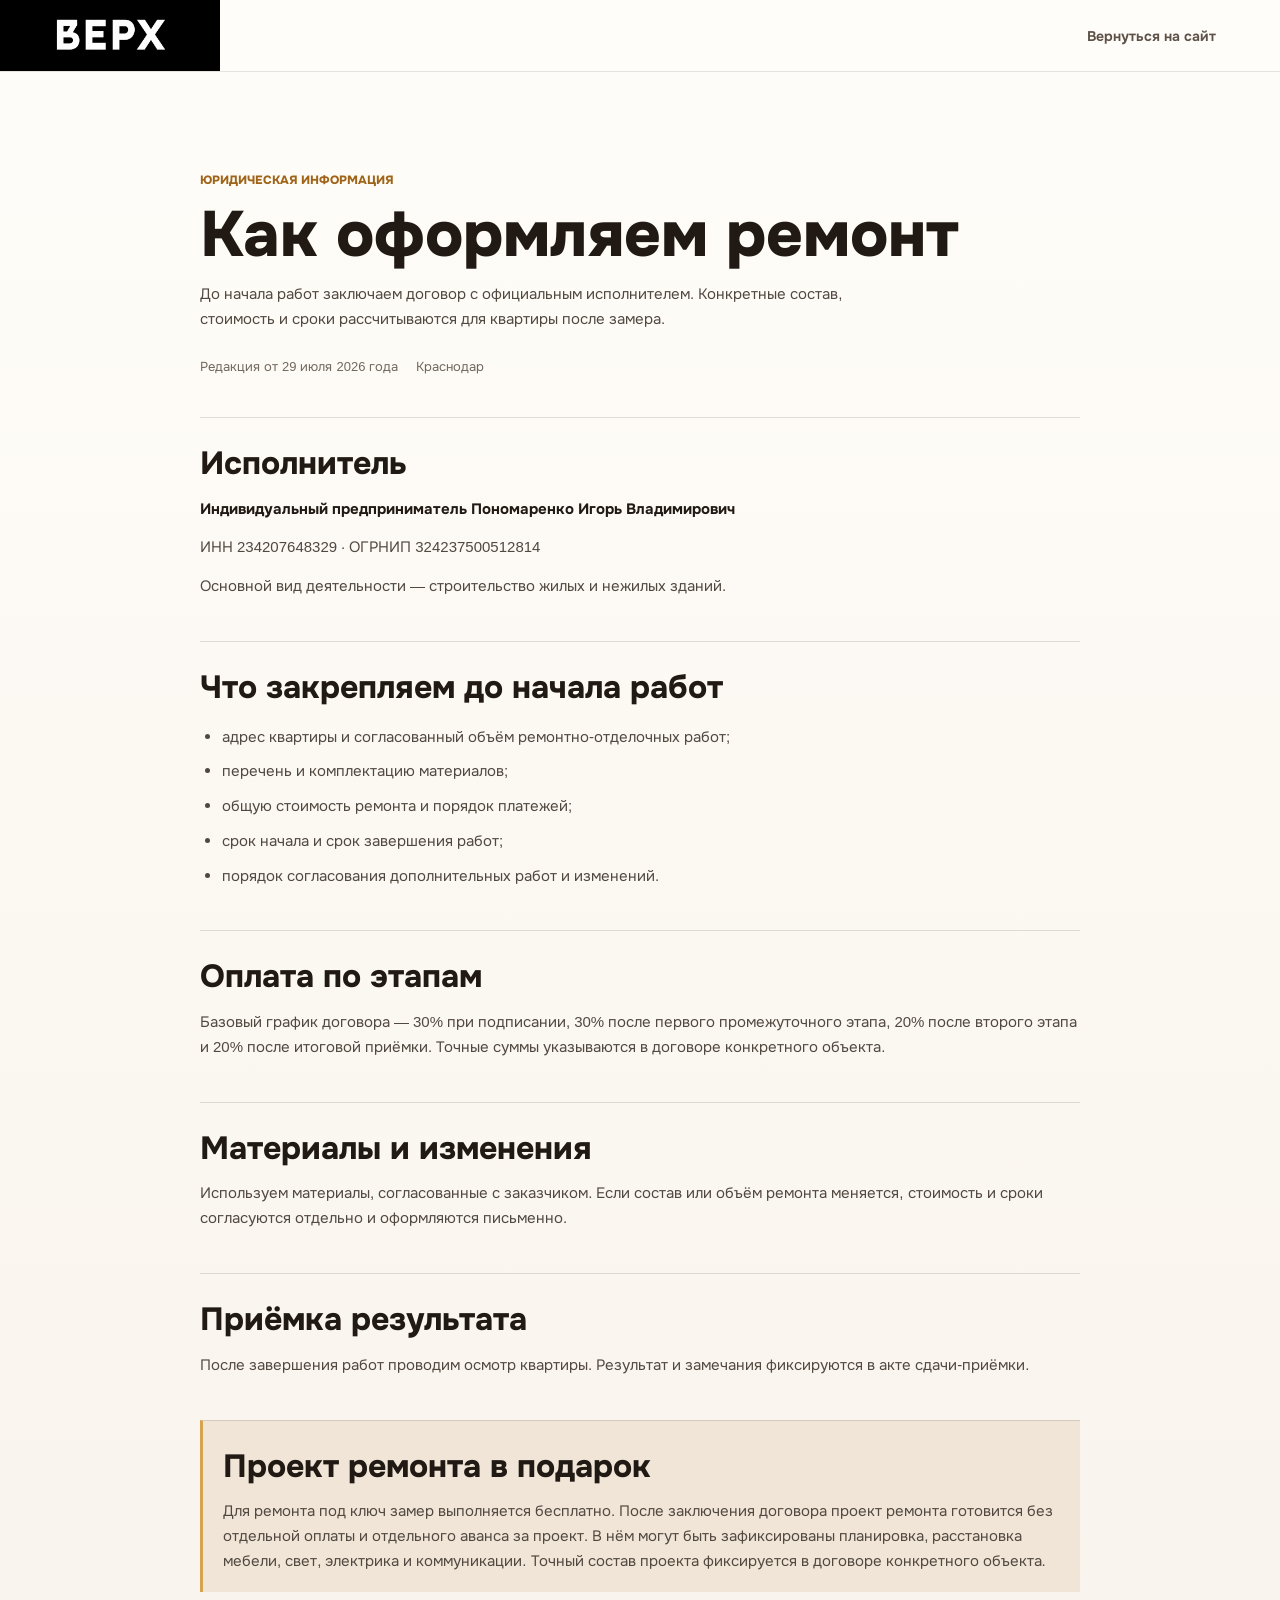
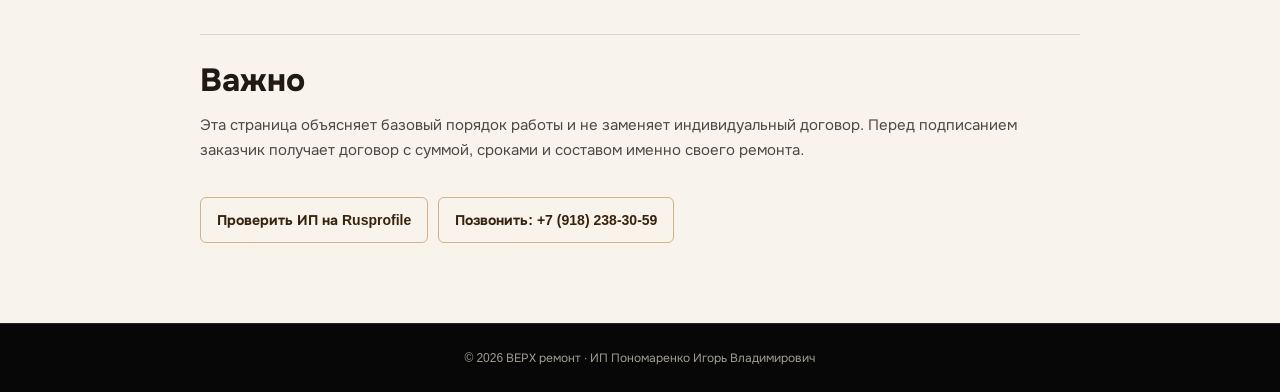
==== contract.html @ a4a99764 "Publish dark design website preview with early PDF album" ====
<!doctype html>
<html lang="ru">
  <head>
    <meta charset="utf-8" />
    <meta name="viewport" content="width=device-width, initial-scale=1" />
    <title>Как оформляем договор — ВЕРХ ремонт</title>
    <meta name="description" content="Порядок оформления договора на ремонтно-отделочные работы с ВЕРХ ремонтом." />
    <meta name="robots" content="noindex, follow" />
    <link rel="canonical" href="https://verhremont.ru/contract.html" />
    <link rel="icon" type="image/png" sizes="120x120" href="/verh-design-preview/favicon.png" />
    <link rel="stylesheet" href="legal-pages.css?v=20260729" />
  </head>
  <body>
    <header class="legal-page-header">
      <a class="legal-page-header__brand" href="/verh-design-preview/" aria-label="ВЕРХ — на главную">
        <img src="assets/brand/verh-wordmark-white-transparent.webp" alt="ВЕРХ" width="3360" height="1060" />
      </a>
      <a class="legal-page-header__back" href="/verh-design-preview/">Вернуться на сайт</a>
    </header>
    <main class="legal-document">
      <span class="legal-document__eyebrow">Юридическая информация</span>
      <h1>Как оформляем ремонт</h1>
      <p class="legal-document__lead">До начала работ заключаем договор с официальным исполнителем. Конкретные состав, стоимость и сроки рассчитываются для квартиры после замера.</p>
      <div class="legal-document__meta">
        <span>Редакция от 29 июля 2026 года</span>
        <span>Краснодар</span>
      </div>

      <section>
        <h2>Исполнитель</h2>
        <p><strong>Индивидуальный предприниматель Пономаренко Игорь Владимирович</strong></p>
        <p>ИНН 234207648329 · ОГРНИП 324237500512814</p>
        <p>Основной вид деятельности — строительство жилых и нежилых зданий.</p>
      </section>

      <section>
        <h2>Что закрепляем до начала работ</h2>
        <ul>
          <li>адрес квартиры и согласованный объём ремонтно-отделочных работ;</li>
          <li>перечень и комплектацию материалов;</li>
          <li>общую стоимость ремонта и порядок платежей;</li>
          <li>срок начала и срок завершения работ;</li>
          <li>порядок согласования дополнительных работ и изменений.</li>
        </ul>
      </section>

      <section>
        <h2>Оплата по этапам</h2>
        <p>Базовый график договора — 30% при подписании, 30% после первого промежуточного этапа, 20% после второго этапа и 20% после итоговой приёмки. Точные суммы указываются в договоре конкретного объекта.</p>
      </section>

      <section>
        <h2>Материалы и изменения</h2>
        <p>Используем материалы, согласованные с заказчиком. Если состав или объём ремонта меняется, стоимость и сроки согласуются отдельно и оформляются письменно.</p>
      </section>

      <section>
        <h2>Приёмка результата</h2>
        <p>После завершения работ проводим осмотр квартиры. Результат и замечания фиксируются в акте сдачи-приёмки.</p>
      </section>

      <section class="legal-document__notice">
        <h2>Проект ремонта в подарок</h2>
        <p>Для ремонта под ключ замер выполняется бесплатно. После заключения договора проект ремонта готовится без отдельной оплаты и отдельного аванса за проект. В нём могут быть зафиксированы планировка, расстановка мебели, свет, электрика и коммуникации. Точный состав проекта фиксируется в договоре конкретного объекта.</p>
      </section>

      <section>
        <h2>Важно</h2>
        <p>Эта страница объясняет базовый порядок работы и не заменяет индивидуальный договор. Перед подписанием заказчик получает договор с суммой, сроками и составом именно своего ремонта.</p>
        <div class="legal-document__actions">
          <a href="https://www.rusprofile.ru/ip/324237500512814" target="_blank" rel="noreferrer noopener">Проверить ИП на Rusprofile</a>
          <a href="tel:+79182383059">Позвонить: +7 (918) 238-30-59</a>
        </div>
      </section>
    </main>
    <footer class="legal-page-footer">© 2026 ВЕРХ ремонт · ИП Пономаренко Игорь Владимирович</footer>
  </body>
</html>
---- legal-pages.css ----
@font-face {
  font-family: "Onest";
  src: url("assets/fonts/onest-cyrillic.woff2") format("woff2");
  font-style: normal;
  font-weight: 100 900;
  font-display: swap;
}

* {
  box-sizing: border-box;
}

html {
  background: #f7f2ea;
  color: #211a14;
  font-family: "Onest", Arial, sans-serif;
  scroll-behavior: smooth;
}

body {
  min-width: 320px;
  margin: 0;
  background: linear-gradient(180deg, #fffdf9, #f7f2ea);
}

a {
  color: inherit;
}

.legal-page-header {
  display: flex;
  min-height: 72px;
  align-items: center;
  justify-content: space-between;
  gap: 24px;
  border-bottom: 1px solid rgba(49, 37, 26, 0.12);
  background: #fffdf9;
  padding: 0 clamp(18px, 5vw, 72px) 0 0;
}

.legal-page-header__brand {
  display: flex;
  align-self: stretch;
  align-items: center;
  background: #000;
  padding: 0 clamp(18px, 4vw, 56px);
}

.legal-page-header__brand img {
  display: block;
  width: 118px;
  height: auto;
}

.legal-page-header__back {
  color: #5d5147;
  font-size: 14px;
  font-weight: 650;
  text-decoration: none;
}

.legal-page-header__back:hover {
  color: #9f6418;
}

.legal-document {
  width: min(880px, calc(100% - 36px));
  margin: 0 auto;
  padding: clamp(56px, 8vw, 96px) 0 80px;
}

.legal-document__eyebrow {
  color: #9f6418;
  font-size: 12px;
  font-weight: 800;
  text-transform: uppercase;
}

.legal-document h1 {
  max-width: 800px;
  margin: 14px 0 0;
  font-size: clamp(36px, 6vw, 64px);
  font-weight: 800;
  line-height: 1.02;
}

.legal-document__lead {
  max-width: 720px;
  margin: 24px 0 0;
  color: #655b51;
  font-size: 18px;
  line-height: 1.55;
}

.legal-document__meta {
  display: flex;
  flex-wrap: wrap;
  gap: 8px 18px;
  margin-top: 26px;
  color: #71675d;
  font-size: 13px;
}

.legal-document section {
  margin-top: 42px;
  border-top: 1px solid rgba(49, 37, 26, 0.14);
  padding-top: 28px;
}

.legal-document h2 {
  margin: 0;
  font-size: clamp(24px, 3vw, 32px);
  font-weight: 750;
  line-height: 1.15;
}

.legal-document h3 {
  margin: 24px 0 0;
  font-size: 18px;
}

.legal-document p,
.legal-document li {
  color: #514840;
  font-size: 15px;
  line-height: 1.65;
}

.legal-document p {
  margin: 14px 0 0;
}

.legal-document ul,
.legal-document ol {
  display: grid;
  gap: 10px;
  margin: 18px 0 0;
  padding-left: 22px;
}

.legal-document strong {
  color: #211a14;
}

.legal-document a {
  color: #895315;
  text-underline-offset: 3px;
}

.legal-document__notice {
  border-left: 3px solid #d6a34f;
  background: #f0e5d6;
  padding: 18px 20px;
}

.legal-document__actions {
  display: flex;
  flex-wrap: wrap;
  gap: 10px;
  margin-top: 34px;
}

.legal-document__actions a {
  display: inline-flex;
  min-height: 46px;
  align-items: center;
  justify-content: center;
  border: 1px solid rgba(159, 100, 24, 0.45);
  border-radius: 6px;
  padding: 0 16px;
  color: #37230e;
  font-size: 14px;
  font-weight: 700;
  text-decoration: none;
}

.legal-page-footer {
  border-top: 1px solid rgba(255, 248, 234, 0.12);
  background: #070707;
  color: rgba(255, 248, 234, 0.62);
  padding: 26px 18px;
  text-align: center;
  font-size: 12px;
}

@media (max-width: 620px) {
  .legal-page-header {
    min-height: 62px;
    padding-right: 16px;
  }

  .legal-page-header__brand {
    padding: 0 16px;
  }

  .legal-page-header__brand img {
    width: 104px;
  }

  .legal-page-header__back {
    font-size: 12px;
  }

  .legal-document__lead {
    font-size: 16px;
  }
}
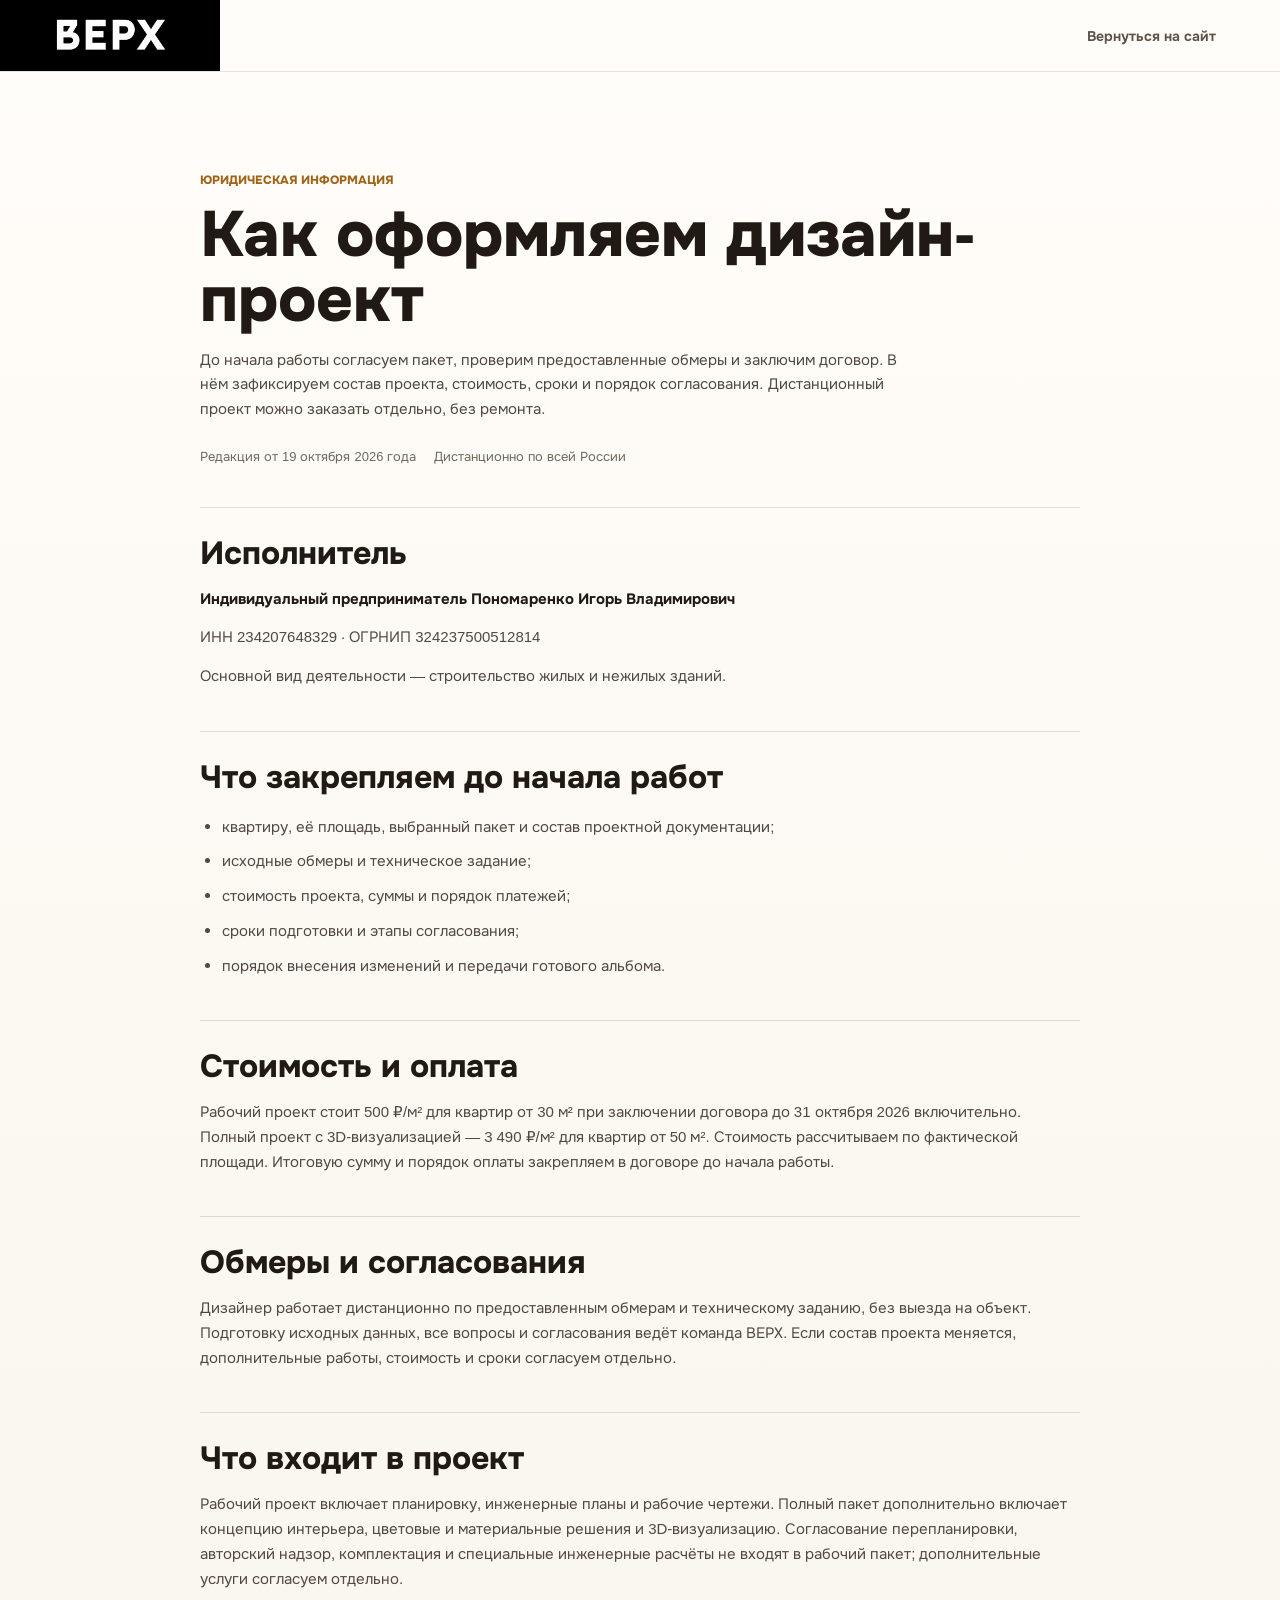
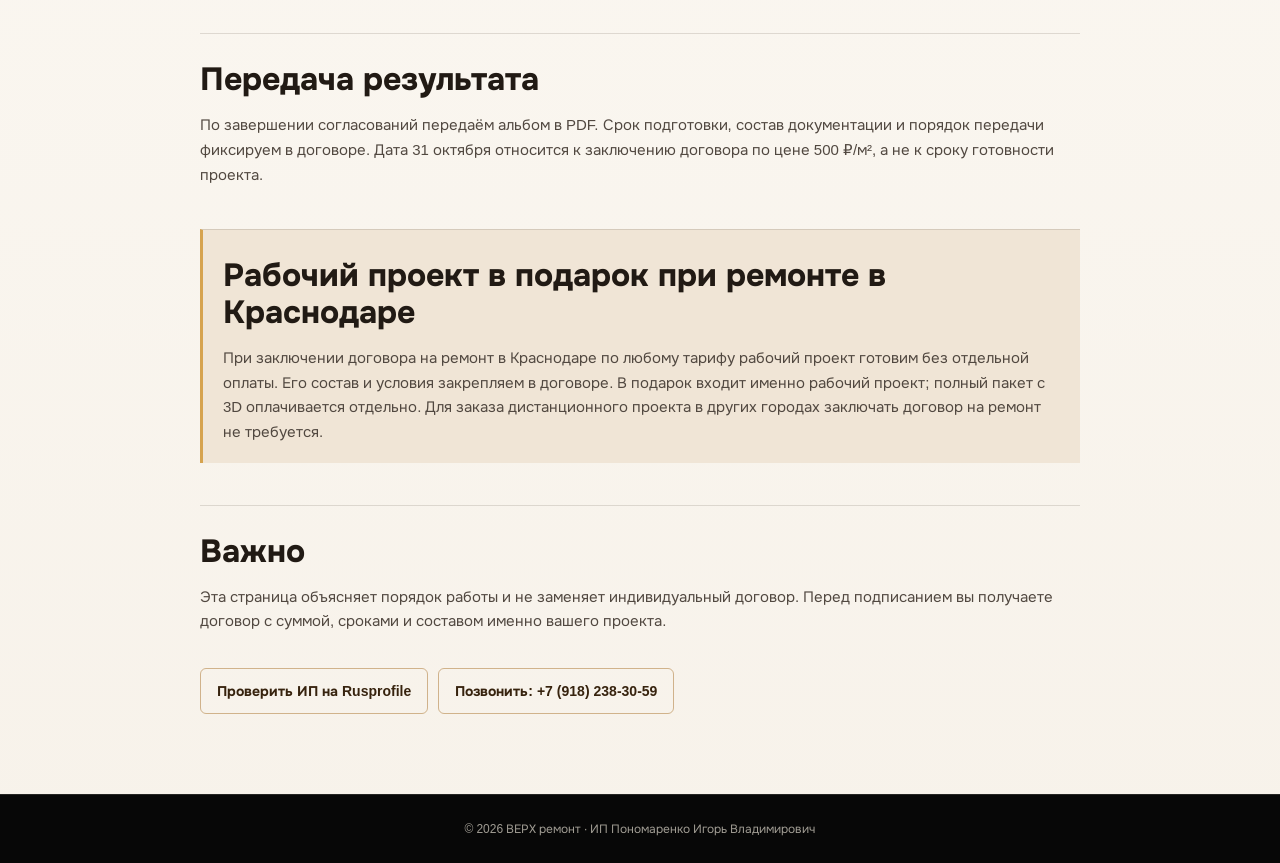
==== commit dc9f7f39: "Update preview with Fontany renders, consistent copy and package pricing" ====
--- a/contract.html
+++ b/contract.html
@@ -3,10 +3,10 @@
   <head>
     <meta charset="utf-8" />
     <meta name="viewport" content="width=device-width, initial-scale=1" />
-    <title>Как оформляем договор — ВЕРХ ремонт</title>
-    <meta name="description" content="Порядок оформления договора на ремонтно-отделочные работы с ВЕРХ ремонтом." />
+    <title>Как оформляем дизайн-проект — ВЕРХ</title>
+    <meta name="description" content="Договор на дистанционный дизайн-проект квартиры: состав, стоимость, исходные данные и порядок согласования с ВЕРХ." />
     <meta name="robots" content="noindex, follow" />
-    <link rel="canonical" href="https://verhremont.ru/contract.html" />
+    <link rel="canonical" href="https://design.verhremont.ru/contract.html" />
     <link rel="icon" type="image/png" sizes="120x120" href="/verh-design-preview/favicon.png" />
     <link rel="stylesheet" href="legal-pages.css?v=20260729" />
   </head>
@@ -19,11 +19,11 @@
     </header>
     <main class="legal-document">
       <span class="legal-document__eyebrow">Юридическая информация</span>
-      <h1>Как оформляем ремонт</h1>
-      <p class="legal-document__lead">До начала работ заключаем договор с официальным исполнителем. Конкретные состав, стоимость и сроки рассчитываются для квартиры после замера.</p>
+      <h1>Как оформляем дизайн-проект</h1>
+      <p class="legal-document__lead">До начала работы согласуем пакет, проверим предоставленные обмеры и заключим договор. В нём зафиксируем состав проекта, стоимость, сроки и порядок согласования. Дистанционный проект можно заказать отдельно, без ремонта.</p>
       <div class="legal-document__meta">
-        <span>Редакция от 29 июля 2026 года</span>
-        <span>Краснодар</span>
+        <span>Редакция от 19 октября 2026 года</span>
+        <span>Дистанционно по всей России</span>
       </div>
 
       <section>
@@ -36,37 +36,42 @@
       <section>
         <h2>Что закрепляем до начала работ</h2>
         <ul>
-          <li>адрес квартиры и согласованный объём ремонтно-отделочных работ;</li>
-          <li>перечень и комплектацию материалов;</li>
-          <li>общую стоимость ремонта и порядок платежей;</li>
-          <li>срок начала и срок завершения работ;</li>
-          <li>порядок согласования дополнительных работ и изменений.</li>
+          <li>квартиру, её площадь, выбранный пакет и состав проектной документации;</li>
+          <li>исходные обмеры и техническое задание;</li>
+          <li>стоимость проекта, суммы и порядок платежей;</li>
+          <li>сроки подготовки и этапы согласования;</li>
+          <li>порядок внесения изменений и передачи готового альбома.</li>
         </ul>
       </section>
 
       <section>
-        <h2>Оплата по этапам</h2>
-        <p>Базовый график договора — 30% при подписании, 30% после первого промежуточного этапа, 20% после второго этапа и 20% после итоговой приёмки. Точные суммы указываются в договоре конкретного объекта.</p>
+        <h2>Стоимость и оплата</h2>
+        <p>Рабочий проект стоит 500 ₽/м² для квартир от 30 м² при заключении договора до 31 октября 2026 включительно. Полный проект с 3D-визуализацией — 3 490 ₽/м² для квартир от 50 м². Стоимость рассчитываем по фактической площади. Итоговую сумму и порядок оплаты закрепляем в договоре до начала работы.</p>
       </section>
 
       <section>
-        <h2>Материалы и изменения</h2>
-        <p>Используем материалы, согласованные с заказчиком. Если состав или объём ремонта меняется, стоимость и сроки согласуются отдельно и оформляются письменно.</p>
+        <h2>Обмеры и согласования</h2>
+        <p>Дизайнер работает дистанционно по предоставленным обмерам и техническому заданию, без выезда на объект. Подготовку исходных данных, все вопросы и согласования ведёт команда ВЕРХ. Если состав проекта меняется, дополнительные работы, стоимость и сроки согласуем отдельно.</p>
       </section>
 
       <section>
-        <h2>Приёмка результата</h2>
-        <p>После завершения работ проводим осмотр квартиры. Результат и замечания фиксируются в акте сдачи-приёмки.</p>
+        <h2>Что входит в проект</h2>
+        <p>Рабочий проект включает планировку, инженерные планы и рабочие чертежи. Полный пакет дополнительно включает концепцию интерьера, цветовые и материальные решения и 3D-визуализацию. Согласование перепланировки, авторский надзор, комплектация и специальные инженерные расчёты не входят в рабочий пакет; дополнительные услуги согласуем отдельно.</p>
+      </section>
+
+      <section>
+        <h2>Передача результата</h2>
+        <p>По завершении согласований передаём альбом в PDF. Срок подготовки, состав документации и порядок передачи фиксируем в договоре. Дата 31 октября относится к заключению договора по цене 500 ₽/м², а не к сроку готовности проекта.</p>
       </section>
 
       <section class="legal-document__notice">
-        <h2>Проект ремонта в подарок</h2>
-        <p>Для ремонта под ключ замер выполняется бесплатно. После заключения договора проект ремонта готовится без отдельной оплаты и отдельного аванса за проект. В нём могут быть зафиксированы планировка, расстановка мебели, свет, электрика и коммуникации. Точный состав проекта фиксируется в договоре конкретного объекта.</p>
+        <h2>Рабочий проект в подарок при ремонте в Краснодаре</h2>
+        <p>При заключении договора на ремонт в Краснодаре по любому тарифу рабочий проект готовим без отдельной оплаты. Его состав и условия закрепляем в договоре. В подарок входит именно рабочий проект; полный пакет с 3D оплачивается отдельно. Для заказа дистанционного проекта в других городах заключать договор на ремонт не требуется.</p>
       </section>
 
       <section>
         <h2>Важно</h2>
-        <p>Эта страница объясняет базовый порядок работы и не заменяет индивидуальный договор. Перед подписанием заказчик получает договор с суммой, сроками и составом именно своего ремонта.</p>
+        <p>Эта страница объясняет порядок работы и не заменяет индивидуальный договор. Перед подписанием вы получаете договор с суммой, сроками и составом именно вашего проекта.</p>
         <div class="legal-document__actions">
           <a href="https://www.rusprofile.ru/ip/324237500512814" target="_blank" rel="noreferrer noopener">Проверить ИП на Rusprofile</a>
           <a href="tel:+79182383059">Позвонить: +7 (918) 238-30-59</a>
